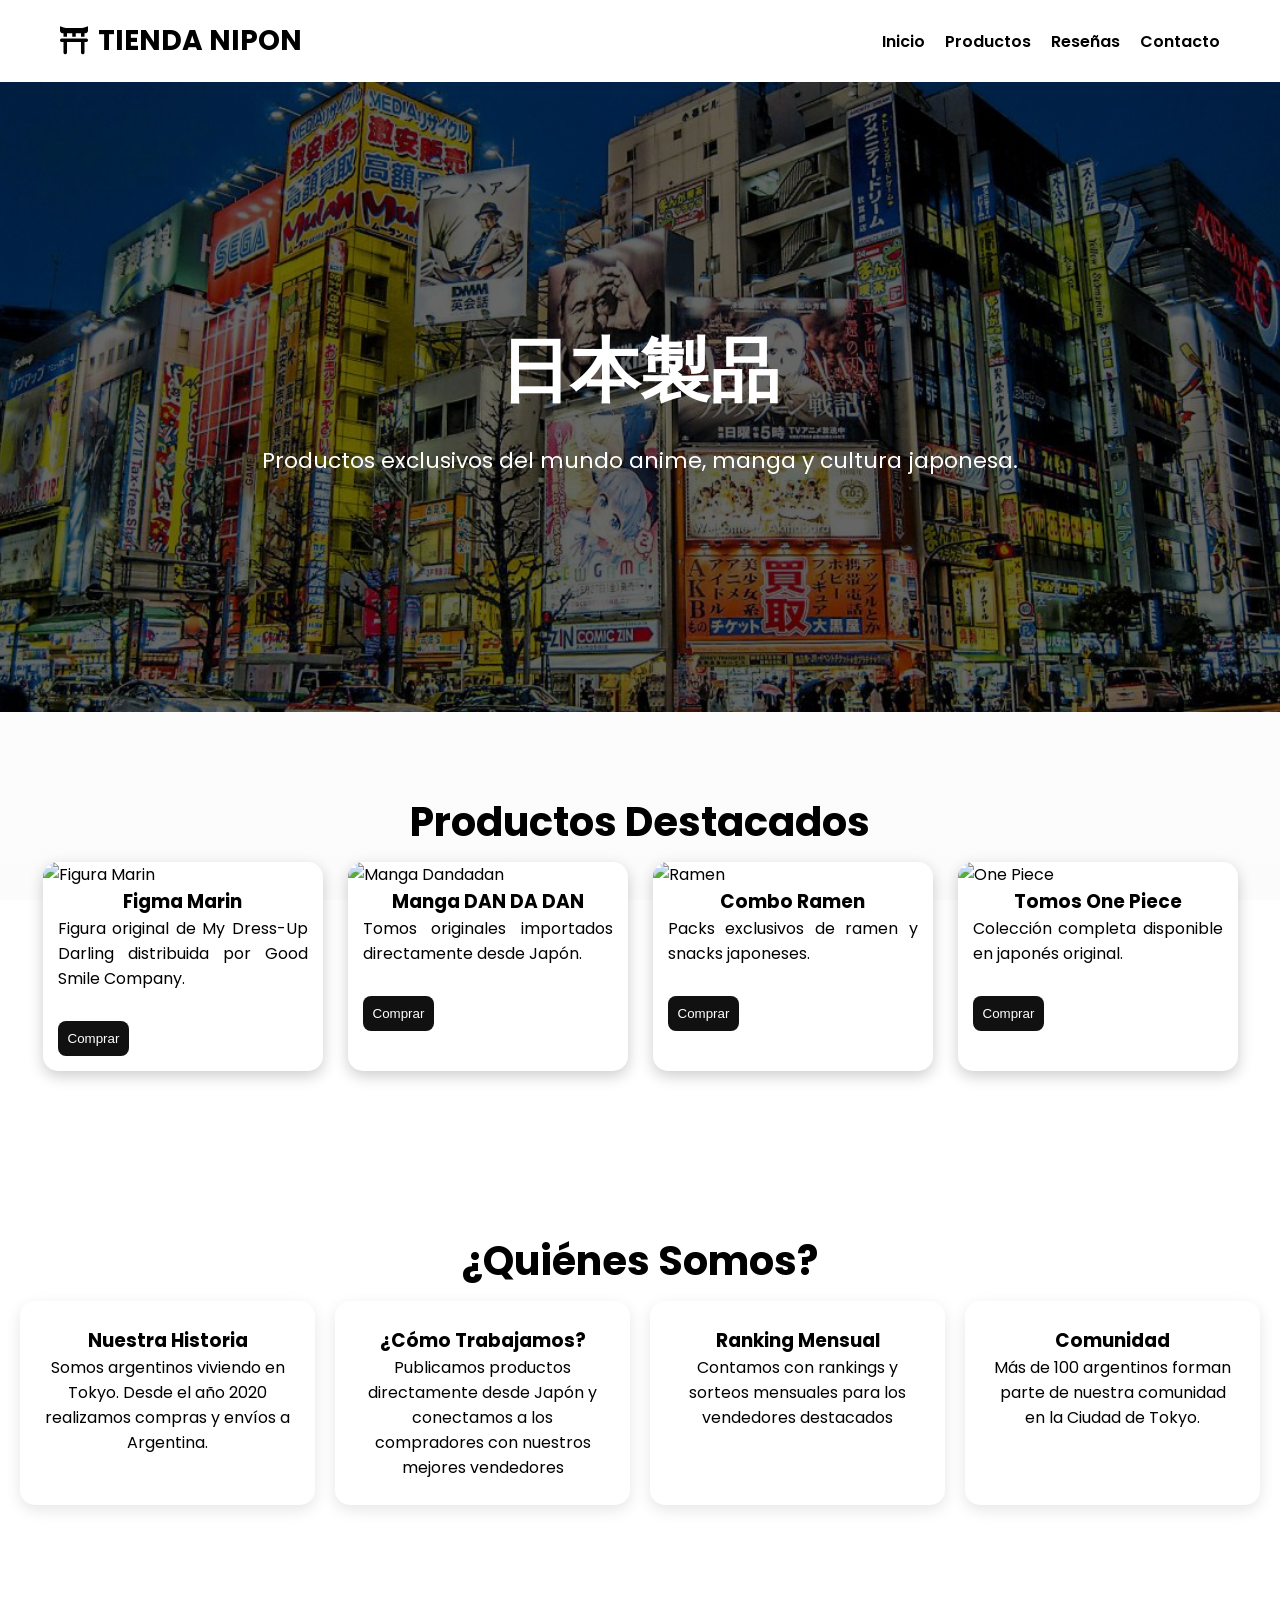
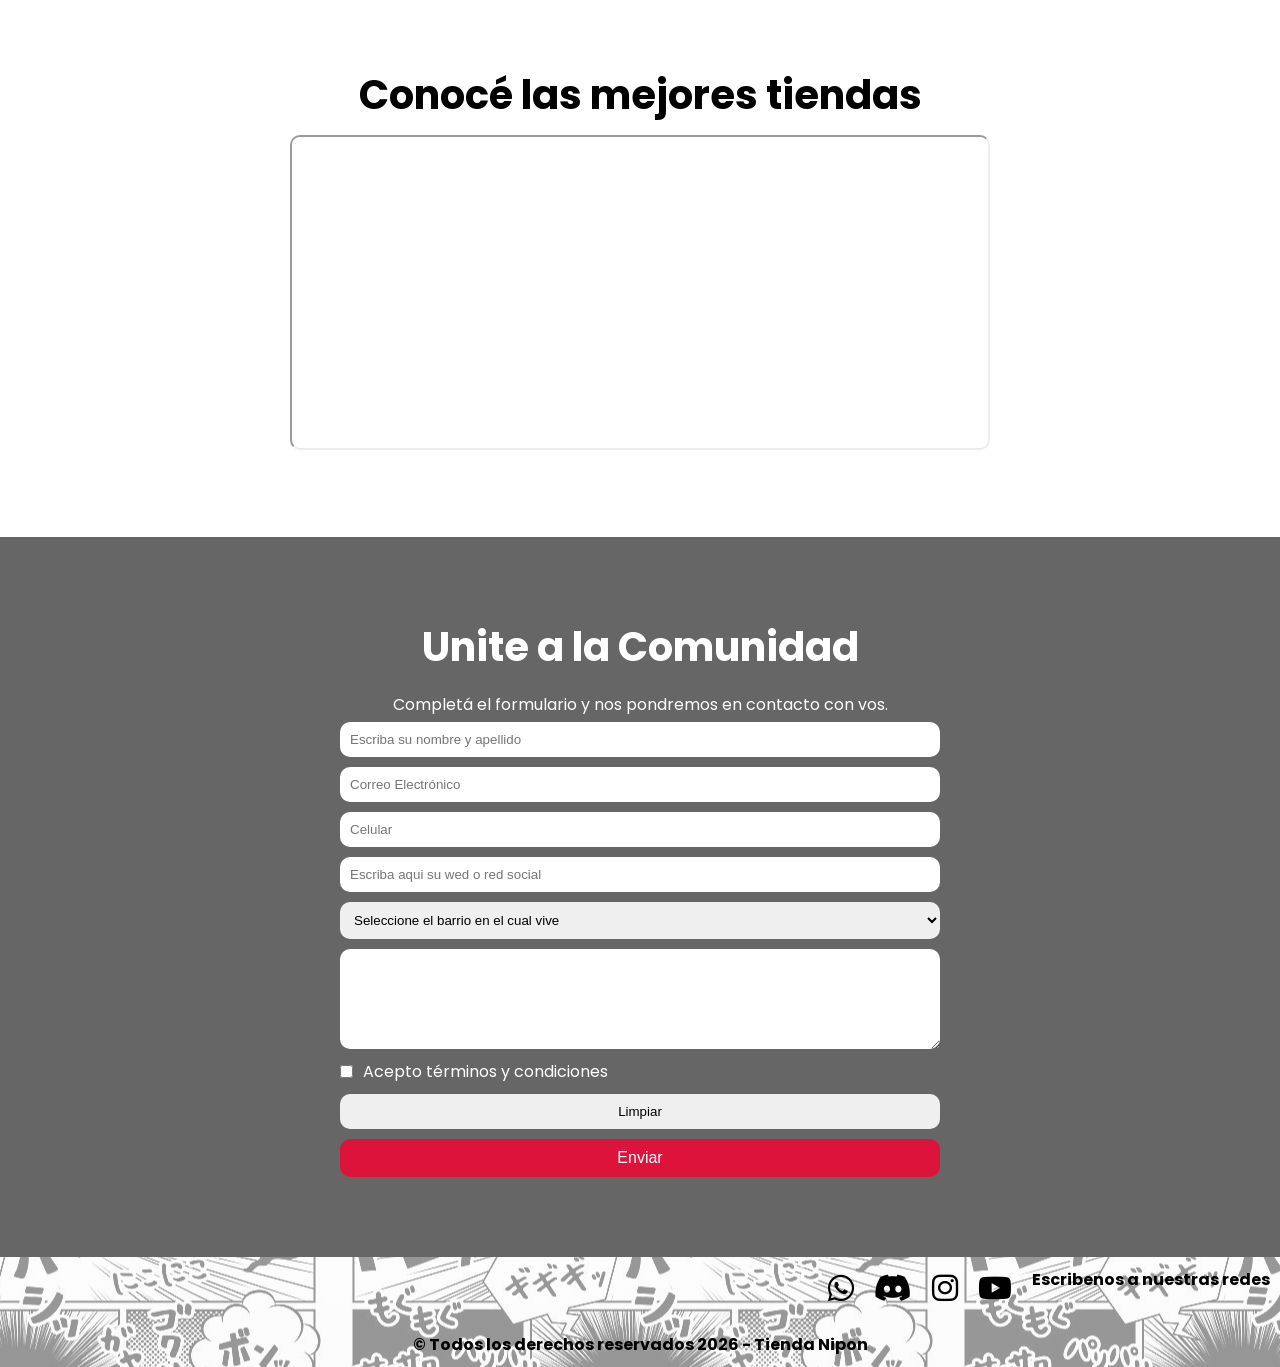
==== Index.html @ 2fdec491 "first commit" ====
<!DOCTYPE html>
<html lang="es">
<head>
    <meta charset="UTF-8">
    <meta name="viewport" content="width=device-width, initial-scale=1.0">

    <title>Tienda Nipon | Japón a Argentina</title>

    <link href="https://fonts.googleapis.com/css2?family=Poppins:wght@300;400;600;700&display=swap" rel="stylesheet">
    <link rel="stylesheet" href="style.css">
    <link rel="stylesheet" href="https://cdnjs.cloudflare.com/ajax/libs/font-awesome/6.0.0-beta3/css/all.min.css">
</head>

<body>
    <header>
        <nav>
            <div class="logo"> <i class="fa-solid fa-torii-gate"></i>
                TIENDA NIPON
            </div>
            <ul class="navegacion-links">
                <li><a href="#inicio">Inicio</a></li>
                <li><a href="#productos">Productos</a></li>
                <li><a href="#reseñas">Reseñas</a></li>
                <li><a href="#contacto">Contacto</a></li>
            </ul>
        </nav>
    </header>

    <main>

        <section id="inicio" class="Fondo">

            <h1>日本製品</h1>

            <p> Productos exclusivos del mundo anime, manga y cultura japonesa.</p>

        </section>

        <section id="productos">

            <h2>Productos Destacados</h2>
            <div class="productos-contenedor">

                <article class="articulos">
                    <img src="IMG/figma_marin_my dress up darling.jpg" alt="Figura Marin">
                    <h3>Figma Marin</h3>
                    <p>
                        Figura original de My Dress-Up Darling distribuida por Good Smile Company.
                    </p>
                    <button>Comprar</button>
                </article>

                <article class="articulos">
                    <img src="IMG/dandandan_manga.jpg" alt="Manga Dandadan">
                    <h3>Manga DAN DA DAN</h3>
                    <p>
                        Tomos originales importados directamente desde Japón.
                    </p>
                    <button>Comprar</button>
                </article>

                <article class="articulos">
                    <img src="IMG/set_comida.jpg" alt="Ramen">
                    <h3>Combo Ramen</h3>
                    <p>
                        Packs exclusivos de ramen y snacks japoneses.
                    </p>
                    <button>Comprar</button>
                </article>

                <article class="articulos">
                    <img src="IMG/One_piece.jpg" alt="One Piece">
                    <h3>Tomos One Piece</h3>
                    <p>
                        Colección completa disponible en japonés original.
                    </p>
                    <button>Comprar</button>
                </article>
            </div>
        </section>

        
        <section id="reseñas">
            <h2>¿Quiénes Somos?</h2>
            <div class="reseñas-grid">
                <div class="reseña-box">
                    <h3>Nuestra Historia</h3>
                    <p>Somos argentinos viviendo en Tokyo. Desde el año 2020 realizamos compras y envíos a Argentina.</p>
                </div>

                <div class="reseña-box">
                    <h3>¿Cómo Trabajamos?</h3>
                    <p>Publicamos productos directamente desde Japón y conectamos a los compradores con  nuestros mejores vendedores</p>
                </div>

                <div class="reseña-box">
                    <h3>Ranking Mensual</h3>
                    <p>Contamos con rankings y sorteos mensuales para los vendedores destacados</p>  </div>

                <div class="reseña-box">
                    <h3>Comunidad</h3>
                    <p> Más de 100 argentinos forman parte de nuestra comunidad en la Ciudad de Tokyo.</p>
                </div>

            </div>
        </section>

        
        <section class="Video">
            <h2>Conocé las mejores tiendas</h2>
            <iframe
                width="560" height="315" src="https://www.youtube.com/embed/IM3B3nwrG7w"            title="YouTube video player"allowfullscreen>
            </iframe>
        </section>

        
        <section id="contacto">
            <h2>Unite a la Comunidad</h2>
            <p>Completá el formulario y nos pondremos en contacto con vos.</p>
            <form action="https://formspree.io/f/xykbvzao" method="POST">
                <input type="text" name="nombre_completo" placeholder="Escriba su nombre y apellido" required>
                <input type="email" name="email" placeholder="Correo Electrónico" required>
                <input type="tel" name="Celular" placeholder="Celular">
                <input type="url" name="Wed" id="wed" placeholder="Escriba aqui su wed o red social">

                <select name="ciudad">
                    <option value="">Seleccione el barrio en el cual vive</option>
                    <option value="Chiyoda">Chiyoda</option>
                    <option value="Chuo">Chuo</option>
                    <option value="Shibuya">Shibuya</option>
                    <option value="Ota">Ota</option>
                    <option value="Setagaya">Setagaya</option>
                    <option value="Shinjuku">Shinjuku</option>
                    <option value="Akihabara">Akihabara</option>
                    <option value="Adachi">Adachi</option>
                    <option value="Katsushika">Katsushika</option>
                    <option value="Edogawa">Edogawa</option>
                    <option value="Minato">Minato</option>
                </select>
                <textarea name="mensaje" placeholder="Escribí tu mensaje" required>
                </textarea>

                <label class="checkbox">
                    <input type="checkbox" required>
                    Acepto términos y condiciones
                </label>
                <input type="reset" id="reset" value="Limpiar">
                <button type="submit">Enviar</button>
            </form>
        </section>
    </main>


    <footer>
        <div class="redes">
        <a href="#">
            <i class="fa-brands fa-whatsapp"></i>
        </a>
        <a href="#">
            <i class="fa-brands fa-discord"></i>
        </a>
        <a href="#">
            <i class="fa-brands fa-instagram"></i>
        </a>
        <a href="#">
            <i class="fa-brands fa-youtube"></i>
        </a>
        <p>Escribenos a nuestras redes </p>
    </div>
        <p>&copy; Todos los derechos reservados 2026 - Tienda Nipon</p>
    </footer>

</body>
</html>
---- style.css ----
*{
    margin: 0;
    padding: 0;
    box-sizing: border-box;
}

html{
    scroll-behavior: smooth;
}

body{
    font-family: 'Poppins', sans-serif;
    background:
    linear-gradient(rgba(252, 251, 251, 0.6), rgba(250, 249, 249, 0.6)), url(img/manga.jpg);
    background-repeat: repeat-x;
    background-attachment: fixed;
}

header{
    background-color: white;
    position: sticky;
    top: 0;
    z-index: 100;
}

nav{
    max-width: 1200px;
    margin: auto;
    display: flex;
    justify-content: space-between;
    align-items: center;
    padding: 20px;
    
}


.logo{
    color: black;
    font-size: 28px;
    font-weight: bold;
    display: flex;
    align-items: center;
    gap: 10px;
}


.navegacion-links{
    display: flex;
    list-style: none;
    gap: 20px;
}

.navegacion-links a{
    color: black;
    text-decoration: none;
    font-weight: 600;
}

.navegacion-links a:hover{
    color: crimson;
    transform: scale(1.2);
}


.Fondo{
    min-height: 70vh;
    background:
    linear-gradient(rgba(0,0,0,0.6), rgba(0,0,0,0.6)), url(img/akihabara.jpeg);
    background-size: cover;
    background-position: center;
    display: flex;
    flex-direction: column;
    justify-content: center;
    align-items: center;
    text-align: center;
    color: white;
    padding: 20px;
}

.Fondo h1{
    font-size: 70px;
    margin-bottom: 20px;
}

.Fondo p{
    font-size: 22px;
}

section{
    padding: 80px 20px;
}

section h2{
    text-align: center;
    margin-bottom: 10px;
    font-size: 40px;
}


.productos-contenedor{
    display: flex;
    flex-wrap: wrap;
    justify-content: center;
    gap: 25px;
}

.articulos{
    background-color: white;
    width: 280px;
    border-radius: 15px;
    overflow: hidden;
    box-shadow: 0px 5px 15px rgba(0,0,0,0.2);
    transition: 0.3s;
}

.articulos:hover{
    transform: translateY(-5px);
}

.articulos img{
    width: 100%;
    height: 220px;
    justify-content:center;
    align-items: center;
    object-position: top;
    object-fit: cover;
}

.articulos h3{
    text-align: center;
}

.articulos p{
    padding: 0 15px 15px;
    text-align: justify;
}

.articulos button{
    margin: 15px;
    padding: 10px;
    border: none;
    background-color: #111;
    color: white;
    border-radius: 8px;
    cursor: pointer;
}

.reseñas-grid{
    display: grid;
    grid-template-columns:
    repeat(auto-fit, minmax(250px,1fr));
    gap: 20px;
}

.reseña-box{
    background-color: white;
    padding: 25px;
    border-radius: 15px;
    box-shadow: 0px 5px 15px rgba(0,0,0,0.1);
    text-align: center;
}



.Video{
    text-align: center;
}

.Video iframe{
    width: 80%;
    max-width: 700px;
    border-radius: 10px;
}


#contacto{
    background:
    linear-gradient(rgba(0,0,0,0.6), rgba(0,0,0,0.6)),
    url(img/monte.jpg);
    background-size: cover;
    color: white;
}

#contacto p{
    text-align: center;
    padding: 5px
}

form{
    max-width: 600px;
    margin: auto;
    display: flex;
    flex-direction: column;
    gap: 10px;
}

input,
textarea,
select{
    padding: 10px;
    border: none;
    border-radius: 10px;
}
input:reset{
    cursor: pointer;
}

textarea{
    resize: vertical;
    min-height: 100px;
}

.checkbox{
    display: flex;
    gap: 10px;
}

form button{
    padding: 10px;
    border: none;
    background-color: crimson;
    color: white;
    font-size: 16px;
    border-radius: 10px;
    cursor: pointer;
}


footer{
    background-color: #111;
    color:black;
    font-weight: bold;
    text-align: center;
    padding: 10px;
    background: linear-gradient(rgba(252, 251, 251, 0.6), rgba(250, 249, 249, 0.6)), url(img/manga.jpg);
    background-repeat: repeat;
    background-position: center;
}


.redes{
    display: flex;
    justify-content:right;
    gap: 20px;
    margin-bottom: 20px;
}

.redes a{
    color: black;
    font-size: 30px;
    transition: 0.3s;
}

.redes a:hover{
    color: crimson;
    transform: scale(1.2);
}
.redes p{
    text-align: up;

}

/* Responsive Celular*/
@media(max-width: 768px){

    nav{
        flex-direction: column;
        gap: 20px;
    }

    .navegacion-links{
        flex-direction: column;
        text-align: center;
    }

    .Fondo h1{
        font-size: 45px;
    }

    .Fondo p{
        font-size: 18px;
    }

    section h2{
        font-size: 30px;
    }

    .video iframe{
        width: 100%;
        height: 250px;
    }
}
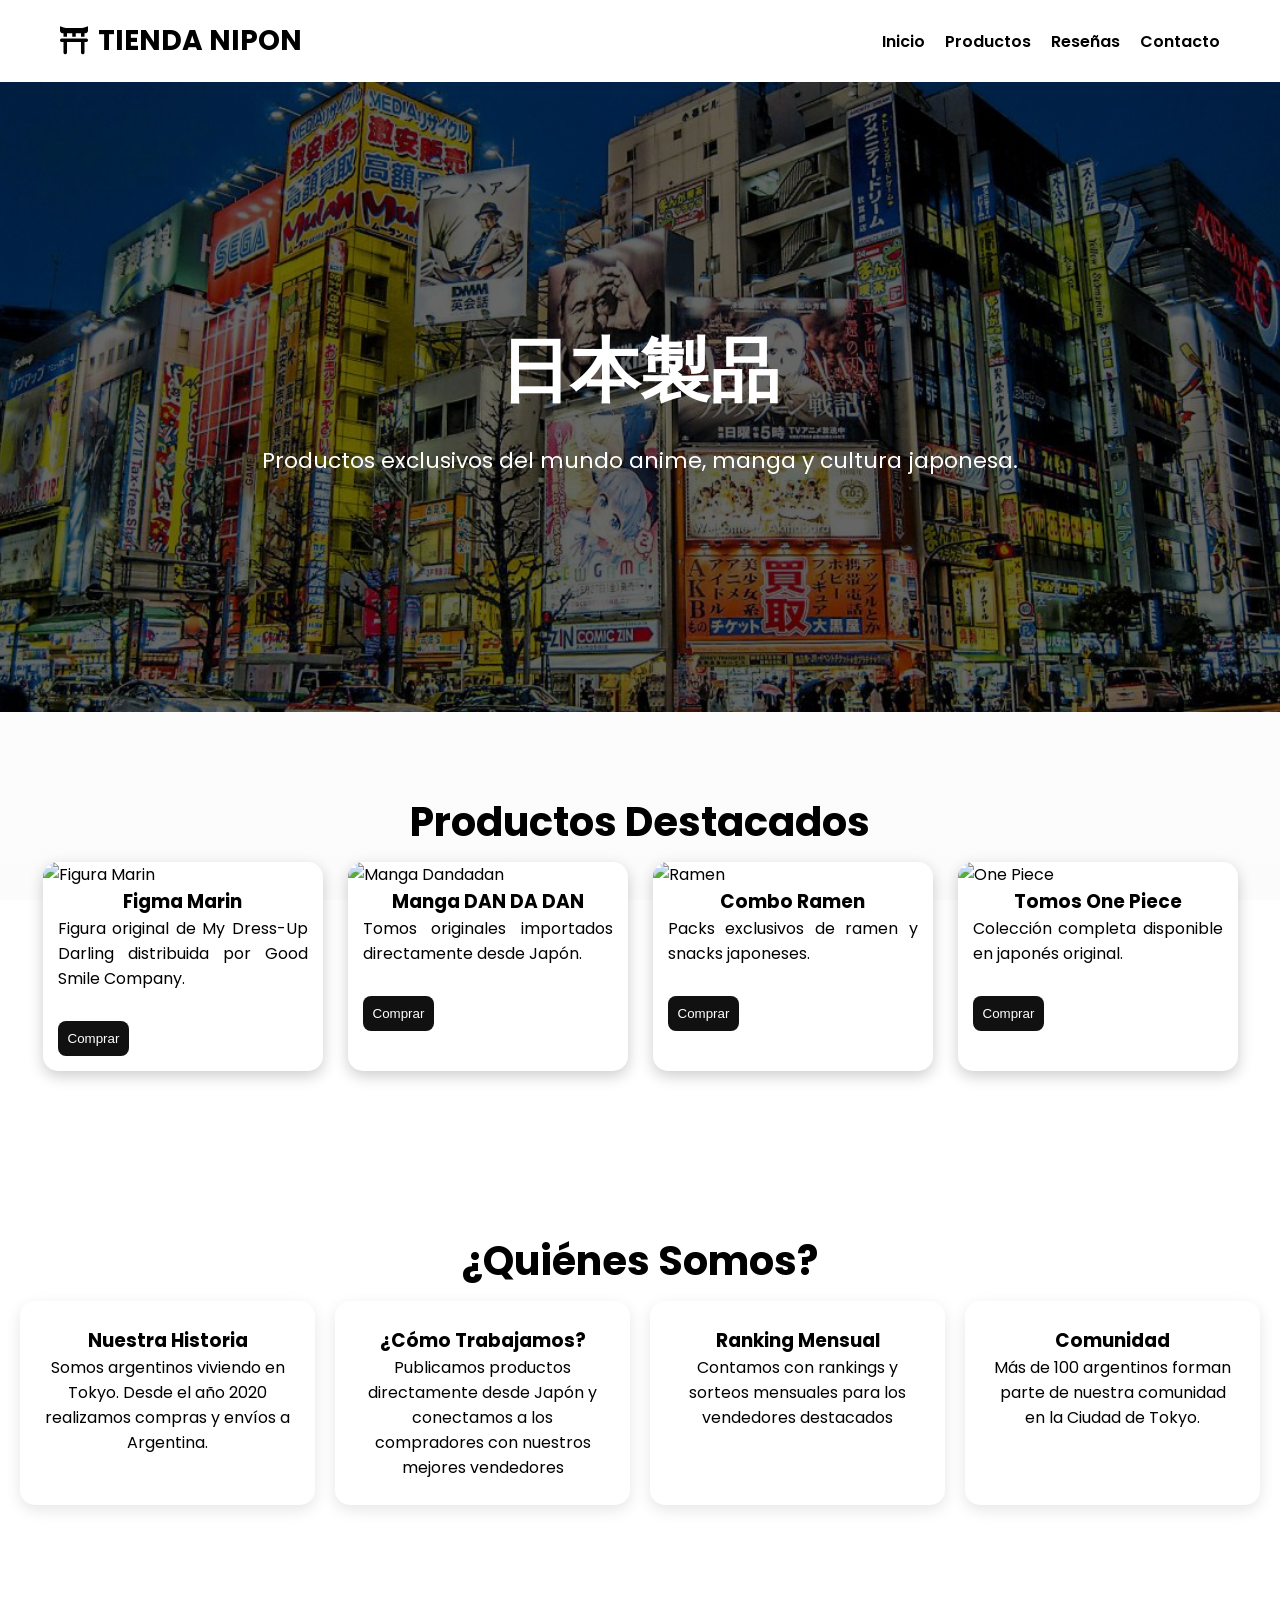
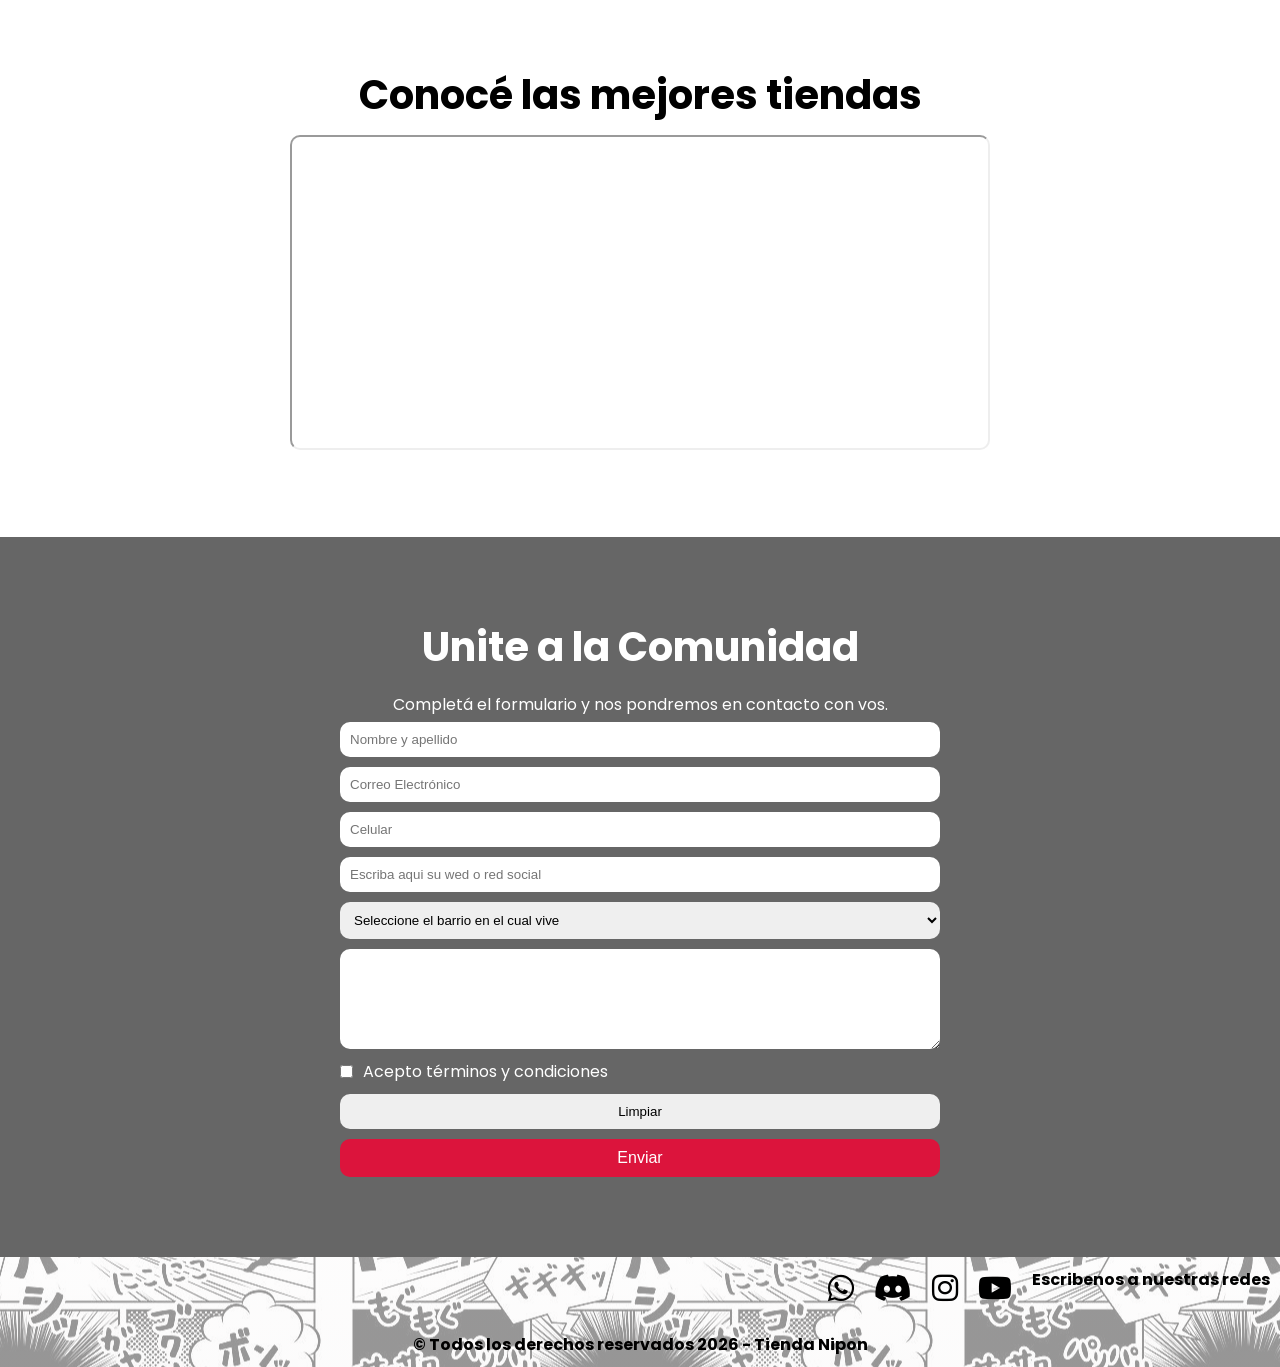
==== commit 4fe505ba: "README y correcciones finales" ====
--- a/Index.html
+++ b/Index.html
@@ -109,7 +109,7 @@
         <section class="Video">
             <h2>Conocé las mejores tiendas</h2>
             <iframe
-                width="560" height="315" src="https://www.youtube.com/embed/IM3B3nwrG7w"            title="YouTube video player"allowfullscreen>
+                width="560" height="315"    src="https://www.youtube.com/embed/IM3B3nwrG7w"            title="YouTube video player"allowfullscreen>
             </iframe>
         </section>
 
@@ -118,7 +118,7 @@
             <h2>Unite a la Comunidad</h2>
             <p>Completá el formulario y nos pondremos en contacto con vos.</p>
             <form action="https://formspree.io/f/xykbvzao" method="POST">
-                <input type="text" name="nombre_completo" placeholder="Escriba su nombre y apellido" required>
+                <input type="text" name="nombre" placeholder="Nombre y apellido" required>
                 <input type="email" name="email" placeholder="Correo Electrónico" required>
                 <input type="tel" name="Celular" placeholder="Celular">
                 <input type="url" name="Wed" id="wed" placeholder="Escriba aqui su wed o red social">
--- a/style.css
+++ b/style.css
@@ -201,7 +201,7 @@
     border: none;
     border-radius: 10px;
 }
-input:reset{
+#reset{
     cursor: pointer;
 }
 
@@ -256,11 +256,10 @@
     transform: scale(1.2);
 }
 .redes p{
-    text-align: up;
-
-}
-
-/* Responsive Celular*/
+    text-align: center;
+}
+
+
 @media(max-width: 768px){
 
     nav{
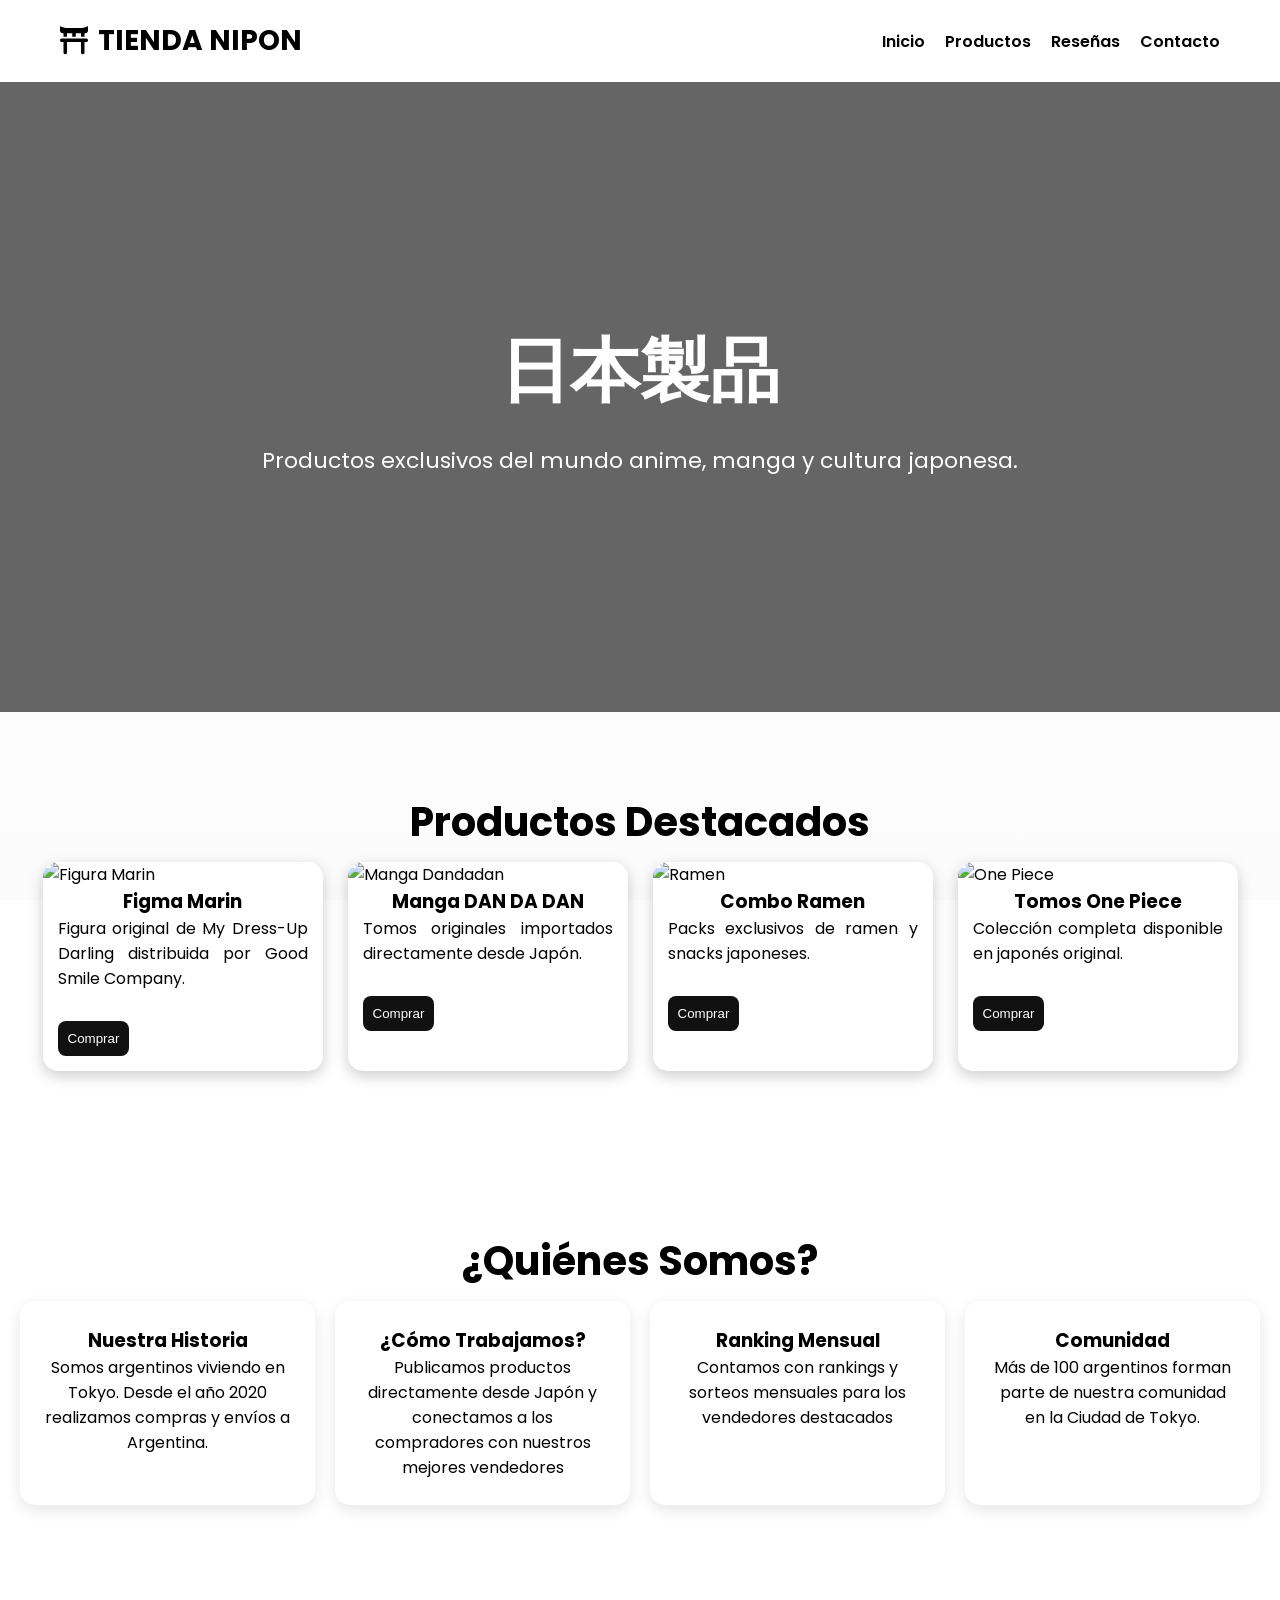
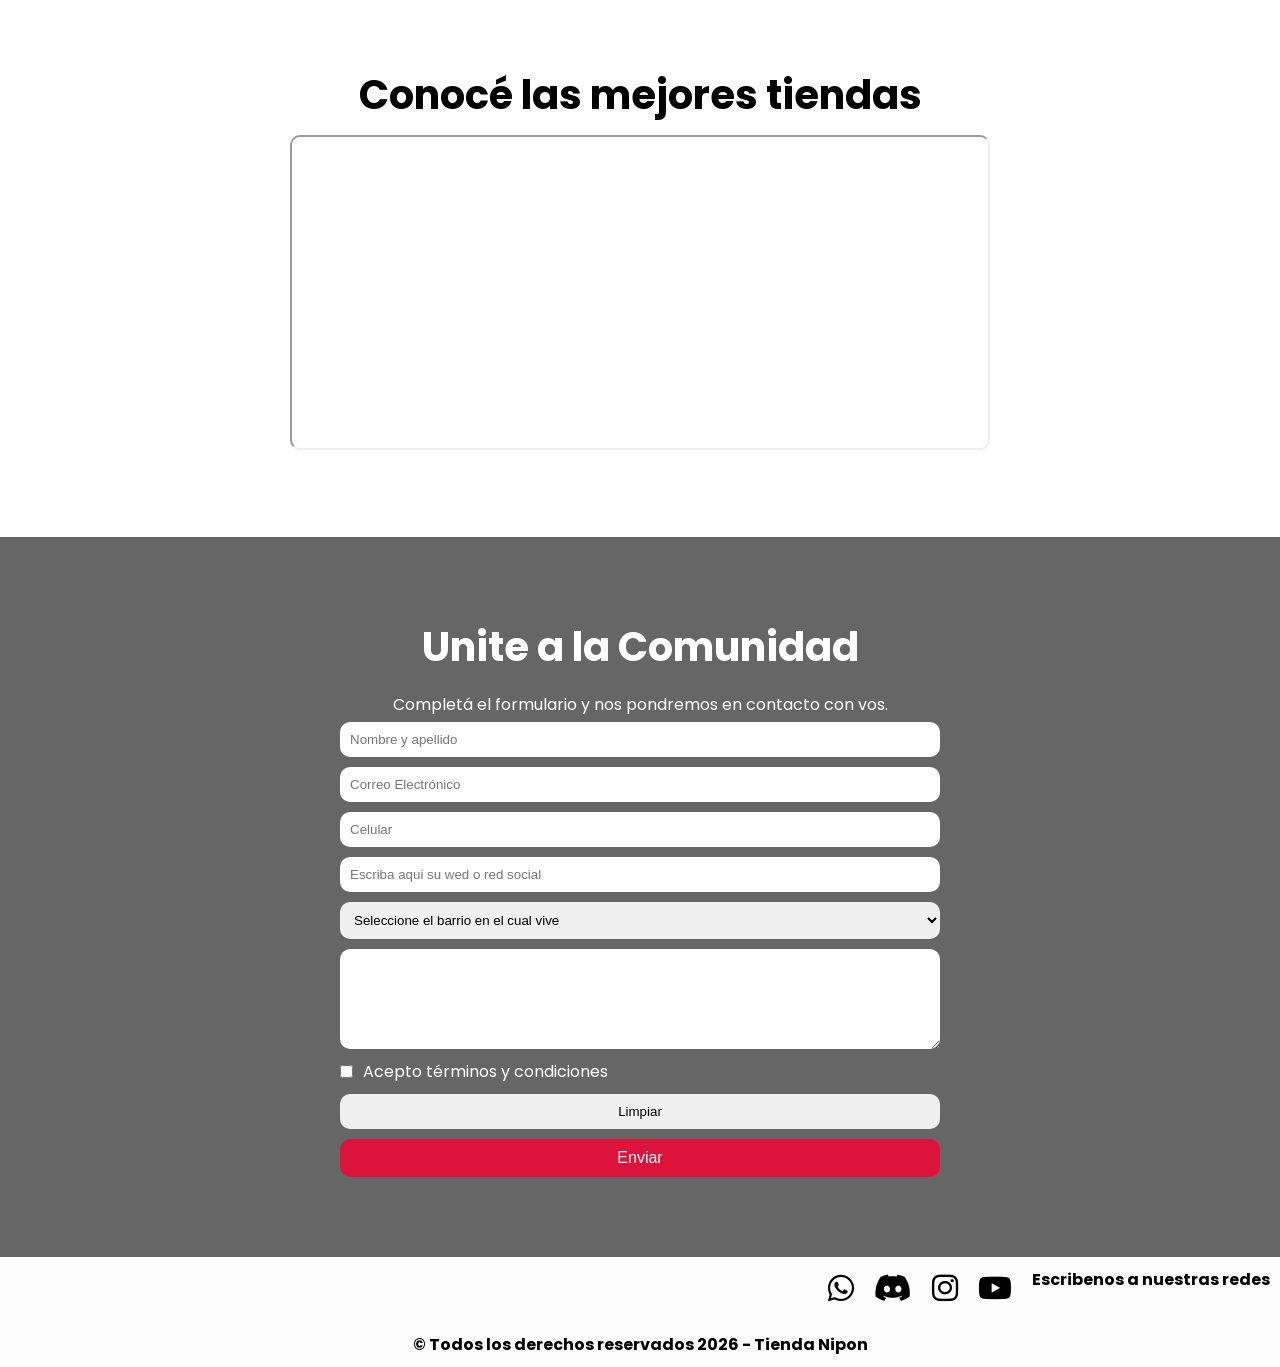
==== commit d9817ec1: "Actualizacion" ====
--- a/Index.html
+++ b/Index.html
@@ -7,7 +7,7 @@
     <title>Tienda Nipon | Japón a Argentina</title>
 
     <link href="https://fonts.googleapis.com/css2?family=Poppins:wght@300;400;600;700&display=swap" rel="stylesheet">
-    <link rel="stylesheet" href="style.css">
+    <link rel="stylesheet" href="css/style.css">
     <link rel="stylesheet" href="https://cdnjs.cloudflare.com/ajax/libs/font-awesome/6.0.0-beta3/css/all.min.css">
 </head>
 
--- a/css/style.css
+++ b/css/style.css
@@ -0,0 +1,291 @@
+*{
+    margin: 0;
+    padding: 0;
+    box-sizing: border-box;
+}
+
+html{
+    scroll-behavior: smooth;
+}
+
+body{
+    font-family: 'Poppins', sans-serif;
+    background:
+    linear-gradient(rgba(252, 251, 251, 0.6), rgba(250, 249, 249, 0.6)), url(img/manga.jpg);
+    background-repeat: repeat-x;
+    background-attachment: fixed;
+}
+
+header{
+    background-color: white;
+    position: sticky;
+    top: 0;
+    z-index: 100;
+}
+
+nav{
+    max-width: 1200px;
+    margin: auto;
+    display: flex;
+    justify-content: space-between;
+    align-items: center;
+    padding: 20px;
+    
+}
+
+
+.logo{
+    color: black;
+    font-size: 28px;
+    font-weight: bold;
+    display: flex;
+    align-items: center;
+    gap: 10px;
+}
+
+
+.navegacion-links{
+    display: flex;
+    list-style: none;
+    gap: 20px;
+}
+
+.navegacion-links a{
+    color: black;
+    text-decoration: none;
+    font-weight: 600;
+}
+
+.navegacion-links a:hover{
+    color: crimson;
+    transform: scale(1.2);
+}
+
+
+.Fondo{
+    min-height: 70vh;
+    background:
+    linear-gradient(rgba(0,0,0,0.6), rgba(0,0,0,0.6)), url(img/akihabara.jpeg);
+    background-size: cover;
+    background-position: center;
+    display: flex;
+    flex-direction: column;
+    justify-content: center;
+    align-items: center;
+    text-align: center;
+    color: white;
+    padding: 20px;
+}
+
+.Fondo h1{
+    font-size: 70px;
+    margin-bottom: 20px;
+}
+
+.Fondo p{
+    font-size: 22px;
+}
+
+section{
+    padding: 80px 20px;
+}
+
+section h2{
+    text-align: center;
+    margin-bottom: 10px;
+    font-size: 40px;
+}
+
+
+.productos-contenedor{
+    display: flex;
+    flex-wrap: wrap;
+    justify-content: center;
+    gap: 25px;
+}
+
+.articulos{
+    background-color: white;
+    width: 280px;
+    border-radius: 15px;
+    overflow: hidden;
+    box-shadow: 0px 5px 15px rgba(0,0,0,0.2);
+    transition: 0.3s;
+}
+
+.articulos:hover{
+    transform: translateY(-5px);
+}
+
+.articulos img{
+    width: 100%;
+    height: 220px;
+    justify-content:center;
+    align-items: center;
+    object-position: top;
+    object-fit: cover;
+}
+
+.articulos h3{
+    text-align: center;
+}
+
+.articulos p{
+    padding: 0 15px 15px;
+    text-align: justify;
+}
+
+.articulos button{
+    margin: 15px;
+    padding: 10px;
+    border: none;
+    background-color: #111;
+    color: white;
+    border-radius: 8px;
+    cursor: pointer;
+}
+
+.reseñas-grid{
+    display: grid;
+    grid-template-columns:
+    repeat(auto-fit, minmax(250px,1fr));
+    gap: 20px;
+}
+
+.reseña-box{
+    background-color: white;
+    padding: 25px;
+    border-radius: 15px;
+    box-shadow: 0px 5px 15px rgba(0,0,0,0.1);
+    text-align: center;
+}
+
+
+
+.Video{
+    text-align: center;
+}
+
+.Video iframe{
+    width: 80%;
+    max-width: 700px;
+    border-radius: 10px;
+}
+
+
+#contacto{
+    background:
+    linear-gradient(rgba(0,0,0,0.6), rgba(0,0,0,0.6)),
+    url(img/monte.jpg);
+    background-size: cover;
+    color: white;
+}
+
+#contacto p{
+    text-align: center;
+    padding: 5px
+}
+
+form{
+    max-width: 600px;
+    margin: auto;
+    display: flex;
+    flex-direction: column;
+    gap: 10px;
+}
+
+input,
+textarea,
+select{
+    padding: 10px;
+    border: none;
+    border-radius: 10px;
+}
+#reset{
+    cursor: pointer;
+}
+
+textarea{
+    resize: vertical;
+    min-height: 100px;
+}
+
+.checkbox{
+    display: flex;
+    gap: 10px;
+}
+
+form button{
+    padding: 10px;
+    border: none;
+    background-color: crimson;
+    color: white;
+    font-size: 16px;
+    border-radius: 10px;
+    cursor: pointer;
+}
+
+
+footer{
+    background-color: #111;
+    color:black;
+    font-weight: bold;
+    text-align: center;
+    padding: 10px;
+    background: linear-gradient(rgba(252, 251, 251, 0.6), rgba(250, 249, 249, 0.6)), url(img/manga.jpg);
+    background-repeat: repeat;
+    background-position: center;
+}
+
+
+.redes{
+    display: flex;
+    justify-content:right;
+    gap: 20px;
+    margin-bottom: 20px;
+}
+
+.redes a{
+    color: black;
+    font-size: 30px;
+    transition: 0.3s;
+}
+
+.redes a:hover{
+    color: crimson;
+    transform: scale(1.2);
+}
+.redes p{
+    text-align: center;
+}
+
+
+@media(max-width: 768px){
+
+    nav{
+        flex-direction: column;
+        gap: 20px;
+    }
+
+    .navegacion-links{
+        flex-direction: column;
+        text-align: center;
+    }
+
+    .Fondo h1{
+        font-size: 45px;
+    }
+
+    .Fondo p{
+        font-size: 18px;
+    }
+
+    section h2{
+        font-size: 30px;
+    }
+
+    .video iframe{
+        width: 100%;
+        height: 250px;
+    }
+}
